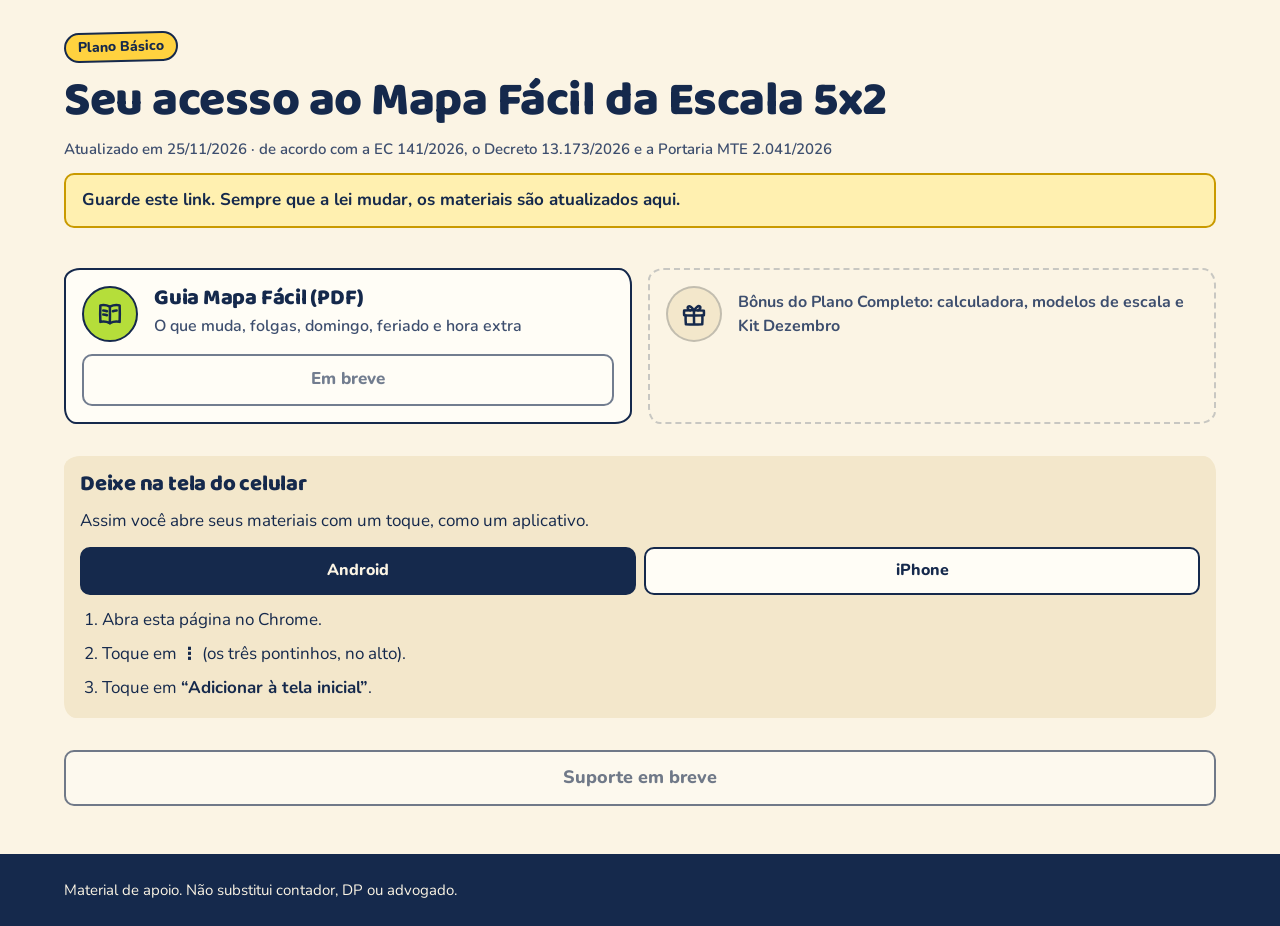
==== acesso-b7q4m/index.html @ f091f404 "Páginas de acesso do Mapa Fácil da Escala 5x2 (Básico e Completo) - /acesso-b7q4m/ (Básico) e /acess" ====
<!doctype html>
<html lang="pt-BR">
<head>
<meta charset="utf-8">
<meta name="viewport" content="width=device-width, initial-scale=1, viewport-fit=cover">
<meta name="robots" content="noindex,nofollow">
<title>Seu acesso: Mapa Fácil da Escala 5x2 (Plano Básico)</title>
<meta name="description" content="Página de acesso do comprador do Mapa Fácil da Escala 5x2.">
<meta name="theme-color" content="#15294C">
<link rel="manifest" href="manifest.webmanifest">
<link rel="icon" href="../favicon.svg" type="image/svg+xml">
<link rel="apple-touch-icon" href="../icones/icone-180.png">
<meta name="apple-mobile-web-app-capable" content="yes">
<meta name="apple-mobile-web-app-title" content="Mapa Fácil 5x2">
<link rel="preconnect" href="https://fonts.googleapis.com">
<link rel="preconnect" href="https://fonts.gstatic.com" crossorigin>
<link rel="stylesheet" href="https://fonts.googleapis.com/css2?family=Baloo+2:wght@600;700;800&family=Nunito:wght@400;600;700;800&display=swap">
<link rel="stylesheet" href="../estilo.css">
<link rel="stylesheet" href="../acesso.css">
</head>
<body data-plano="basico">

<!-- Ícones desenhados à mão (traço irregular, cor do texto) -->
<svg width="0" height="0" style="position:absolute" aria-hidden="true">
  <defs>
    <symbol id="i-guia" viewBox="0 0 24 24"><path d="M4.3 5.1c2.5-.6 5-.3 7.6 1 .1 4.4.1 8.8 0 13.2-2.6-1.3-5.1-1.6-7.6-1-.2-4.4-.2-8.8 0-13.2z"/><path d="M11.9 6.1c2.6-1.3 5.2-1.6 7.8-1 .2 4.4.2 8.8 0 13.2-2.6-.6-5.2-.3-7.8 1"/><path d="M6.6 9.2c1 0 2 .2 3 .6M6.6 12.4c1 0 2 .2 3 .6M14.3 9.8c1-.4 2-.6 3-.6"/></symbol>
    <symbol id="i-calc" viewBox="0 0 24 24"><path d="M5.4 3.6c4.4-.2 8.8-.2 13.2.1.2 5.6.2 11.2-.1 16.8-4.4.2-8.8.2-13.1-.1-.3-5.6-.3-11.2 0-16.8z"/><path d="M8.2 6.9c2.5-.1 5.1-.1 7.6.1.1.8.1 1.6 0 2.4-2.5.1-5.1.1-7.6-.1-.1-.8-.1-1.6 0-2.4zM8.6 13.1h.2M12 13.2h.2M15.4 13.1h.2M8.6 16.6h.2M12 16.7h.2M15.4 16.6h.2"/></symbol>
    <symbol id="i-modelos" viewBox="0 0 24 24"><path d="M4.2 4.3c5.2-.2 10.4-.1 15.6.1.2 5.1.2 10.2-.1 15.3-5.2.2-10.4.2-15.5-.1-.2-5.1-.2-10.2 0-15.3z"/><path d="M4.3 9.4c5.1-.2 10.3-.1 15.4.1M4.2 14.6c5.2-.1 10.3 0 15.5.1M9.4 4.4c-.1 5.1 0 10.2.1 15.3M14.6 4.3c.1 5.1.1 10.3-.1 15.4"/></symbol>
    <symbol id="i-kit" viewBox="0 0 24 24"><path d="M4.1 9.2c5.3-.2 10.6-.1 15.8.1.1 1.3.1 2.5 0 3.8-5.3.1-10.6.1-15.8-.1-.1-1.3-.1-2.5 0-3.8z"/><path d="M5.3 13.2c-.1 2.4 0 4.8.2 7.1 4.4.2 8.7.2 13.1 0 .2-2.3.2-4.7.1-7.1M12 9.3c-.1 3.7 0 7.4.1 11.1"/><path d="M12 9.2C10.6 6.7 8.6 5.3 7.4 6c-1 .7-.4 2.4 1.5 3.1M12.1 9.2c1.3-2.6 3.3-4 4.5-3.3 1.1.7.5 2.4-1.4 3.2"/></symbol>
    <symbol id="i-celular" viewBox="0 0 24 24"><path d="M7.1 2.9c3.3-.2 6.6-.2 9.8.1.2 6 .2 12-.1 18.1-3.3.2-6.5.2-9.7-.1-.2-6-.2-12 0-18.1z"/><path d="M10.6 18.1c.9-.1 1.9 0 2.8.1"/></symbol>
  </defs>
</svg>

<header class="topo acesso-topo">
  <div class="wrap">
    <span class="marca__selo" id="selo">Plano Básico</span>
    <h1 class="marca__titulo">Seu acesso ao Mapa Fácil da Escala 5x2</h1>
    <p class="acesso-atualizado" id="atualizado"></p>
    <p class="acesso-guarde">Guarde este link. Sempre que a lei mudar, os materiais são atualizados aqui.</p>
  </div>
</header>

<main class="wrap acesso" id="conteudo">
  <ul class="itens" id="itens" aria-label="Seus materiais"></ul>

  <section class="tela-inicial" aria-labelledby="tela-titulo">
    <h2 id="tela-titulo">Deixe na tela do celular</h2>
    <p>Assim você abre seus materiais com um toque, como um aplicativo.</p>
    <div class="so-abas" role="tablist" aria-label="Seu celular">
      <button type="button" role="tab" id="aba-android" aria-controls="passos-android" data-so="android">Android</button>
      <button type="button" role="tab" id="aba-iphone" aria-controls="passos-iphone" data-so="iphone">iPhone</button>
    </div>
    <ol class="so-passos" id="passos-android" role="tabpanel" aria-labelledby="aba-android">
      <li>Abra esta página no Chrome.</li>
      <li>Toque em <strong>⋮</strong> (os três pontinhos, no alto).</li>
      <li>Toque em <strong>“Adicionar à tela inicial”</strong>.</li>
    </ol>
    <ol class="so-passos" id="passos-iphone" role="tabpanel" aria-labelledby="aba-iphone" hidden>
      <li>Abra esta página no Safari.</li>
      <li>Toque em <strong>Compartilhar</strong> (o quadrado com a seta para cima).</li>
      <li>Toque em <strong>“Adicionar à Tela de Início”</strong>.</li>
    </ol>
  </section>

  <div id="suporte"></div>
</main>

<footer class="rodape rodape--acesso">
  <div class="wrap"><p>Material de apoio. Não substitui contador, DP ou advogado.</p></div>
</footer>

<noscript><p class="wrap">Esta página precisa de JavaScript ligado no navegador.</p></noscript>
<script src="../acesso.js"></script>
<script src="../acesso-pagina.js"></script>
</body>
</html>
---- estilo.css ----
/* Calculadora de Escala e Horas — visual do guia: creme, azul-marinho, verde-limão e amarelo. */

:root {
  --creme: #FBF4E4;
  --creme-2: #F3E7CB;
  --papel: #FFFDF6;
  --marinho: #15294C;
  --marinho-2: #3D4E6E;        /* texto secundário: 7:1 sobre o creme */
  --linha: rgba(21, 41, 76, .22);
  --limao: #B5DE3A;
  --limao-claro: #EAF6C8;
  --limao-escuro: #5E7A12;
  --amarelo: #FFD23F;
  --amarelo-claro: #FFF0B0;
  --amarelo-escuro: #C99A00;

  --s-1: 4px; --s-2: 8px; --s-3: 12px; --s-4: 16px; --s-5: 24px; --s-6: 32px; --s-7: 48px; --s-8: 64px;
  --r-sm: 10px;
  --r-md: 14px;
  /* cantos levemente irregulares, como desenho à mão */
  --r-mao: 16px 13px 17px 12px / 12px 17px 13px 16px;
  --btn-h: 48px;
  --fonte: 'Nunito', system-ui, -apple-system, 'Segoe UI', Roboto, sans-serif;
  --titulo: 'Baloo 2', 'Nunito', system-ui, sans-serif;
}

*, *::before, *::after { box-sizing: border-box; }
html, body { margin: 0; }
html { -webkit-text-size-adjust: 100%; }
body {
  font-family: var(--fonte);
  font-size: 17px;
  line-height: 1.55;
  color: var(--marinho);
  background: var(--creme);
}
h1, h2, h3 { font-family: var(--titulo); line-height: 1.12; margin: 0; letter-spacing: -.01em; }
p { margin: 0; }
ul, ol { margin: 0; padding: 0; list-style: none; }
button, input, select { font: inherit; color: inherit; }
[hidden] { display: none !important; }
.sr { position: absolute; width: 1px; height: 1px; overflow: hidden; clip: rect(0 0 0 0); white-space: nowrap; }

.wrap { width: 100%; max-width: 1200px; margin: 0 auto; padding: 0 var(--s-4); }
@media (min-width: 768px) { .wrap { padding: 0 var(--s-5); } }

.ic { width: 24px; height: 24px; flex: none; fill: none; stroke: currentColor; stroke-width: 2; stroke-linecap: round; stroke-linejoin: round; }

:focus-visible { outline: 3px solid var(--marinho); outline-offset: 2px; }
main:focus { outline: none; }

.skip-link {
  position: absolute; left: var(--s-4); top: -100px; z-index: 20;
  background: var(--marinho); color: var(--creme); padding: var(--s-3) var(--s-4); border-radius: var(--r-sm);
  font-weight: 800; text-decoration: none;
}
.skip-link:focus { top: var(--s-3); outline-color: var(--amarelo); }

/* ---------- topo ---------- */
.topo { padding-top: var(--s-5); }
.topo__wrap { display: grid; gap: var(--s-5); }
@media (min-width: 1000px) { .topo__wrap { grid-template-columns: 1fr minmax(380px, 460px); align-items: end; } }

.marca__selo {
  display: inline-block; background: var(--amarelo); color: var(--marinho);
  font-weight: 800; font-size: 14px; padding: 2px 12px; border-radius: 999px;
  border: 2px solid var(--marinho); transform: rotate(-1.5deg); margin-bottom: var(--s-3);
}
.marca__titulo { font-size: clamp(30px, 3vw + 18px, 48px); font-weight: 800; }
.marca__sub { margin-top: var(--s-2); font-size: 18px; color: var(--marinho-2); font-weight: 600; max-width: 34ch; }

.fase {
  background: var(--papel); border: 2px solid var(--marinho); border-radius: var(--r-mao);
  padding: var(--s-4); display: grid; gap: var(--s-3);
}
.fase { gap: var(--s-2); }
.fase__rotulo { font-weight: 800; font-size: 15px; }
.fase__selo { font-size: 16px; line-height: 1.45; }
.fase__selo strong { background: var(--limao); padding: 0 6px; border-radius: 6px; }
.fase__aviso { font-weight: 700; font-size: 15px; background: var(--amarelo-claro); border: 2px solid var(--amarelo-escuro); border-radius: var(--r-sm); padding: var(--s-2) var(--s-3); }
.fase__painel { display: grid; gap: var(--s-3); padding-top: var(--s-2); border-top: 1.5px dashed var(--linha); }
.fase > .link { justify-self: start; }
.fase__atalhos { display: flex; flex-wrap: wrap; gap: var(--s-2); }
.chip {
  min-height: 44px; padding: 0 var(--s-4); border-radius: 999px; cursor: pointer;
  background: transparent; border: 2px solid var(--linha); font-weight: 700; font-size: 15px;
  transition: border-color .15s, background-color .15s, transform .12s;
}
.chip:hover { border-color: var(--marinho); transform: translateY(-1px); }
.chip:active { transform: translateY(1px); }
.chip[aria-pressed="true"] { background: var(--marinho); color: var(--creme); border-color: var(--marinho); }

/* ---------- abas ---------- */
.abas { margin-top: var(--s-5); }
.abas__lista { display: grid; grid-template-columns: repeat(3, 1fr); gap: var(--s-2); }
@media (min-width: 900px) { .abas__lista { grid-template-columns: repeat(6, 1fr); } }
[role="tab"] {
  display: flex; flex-direction: column; align-items: center; justify-content: center; gap: 4px;
  min-height: 72px; padding: var(--s-2); cursor: pointer; text-align: center;
  font-weight: 800; font-size: 14px; line-height: 1.2;
  background: var(--papel); border: 2px solid var(--marinho); border-radius: var(--r-mao);
  transition: transform .12s, background-color .15s;
}
[role="tab"] .ic { width: 28px; height: 28px; padding: 2px; border-radius: 50%; transition: background-color .15s; }
[role="tab"]:hover { transform: translateY(-2px); }
[role="tab"]:hover .ic { background: var(--amarelo-claro); }
[role="tab"]:active { transform: translateY(1px); }
[role="tab"][aria-selected="true"] { background: var(--marinho); color: var(--creme); }
[role="tab"][aria-selected="true"] .ic { background: var(--limao); color: var(--marinho); }
[role="tab"][aria-selected="true"]:focus-visible { outline-color: var(--amarelo); }
@media (min-width: 900px) { [role="tab"] { font-size: 15px; min-height: 80px; } }

/* ---------- painéis ---------- */
main.wrap { padding-top: var(--s-6); padding-bottom: var(--s-7); }
.painel { display: grid; gap: var(--s-5); }
.painel__topo { display: flex; flex-wrap: wrap; gap: var(--s-3) var(--s-4); align-items: center; justify-content: space-between; }
.painel h2 { font-size: clamp(26px, 1.6vw + 18px, 36px); font-weight: 800; }
.painel__intro { max-width: 62ch; font-size: 17px; }
@media (max-width: 639px) { .painel__topo .btn { width: 100%; } }

/* ---------- botões e links ---------- */
.btn {
  display: inline-flex; align-items: center; justify-content: center; gap: var(--s-2);
  min-height: var(--btn-h); padding: 0 var(--s-5); border-radius: var(--r-sm);
  font-weight: 800; font-size: 16px; cursor: pointer; text-decoration: none;
  border: 2px solid var(--marinho);
  transition: transform .12s, background-color .15s;
}
.btn:hover { transform: translateY(-1px); }
.btn:active { transform: translateY(1px); }
.btn:disabled { opacity: .5; cursor: not-allowed; transform: none; }
.btn--pri { background: var(--marinho); color: var(--creme); }
.btn--pri:hover { background: #0E1D38; }
.btn--pri:focus-visible { outline-color: var(--limao-escuro); }
.btn--sec { background: var(--papel); color: var(--marinho); }
.btn--sec:hover { background: var(--amarelo-claro); }
.btn .ic { width: 22px; height: 22px; }

.link {
  background: none; border: 0; padding: 0; cursor: pointer; min-height: 44px;
  color: var(--marinho); font-weight: 700; text-align: left;
  text-decoration: underline; text-decoration-thickness: 2px; text-underline-offset: 4px;
  text-decoration-color: var(--limao-escuro);
  transition: text-decoration-color .15s;
}
.link:hover { text-decoration-color: var(--marinho); }

.btn-icone {
  display: inline-grid; place-items: center; width: 44px; height: 44px; border-radius: 50%;
  border: 2px solid var(--linha); background: var(--papel); cursor: pointer;
  transition: border-color .15s, transform .12s;
}
.btn-icone:hover { border-color: var(--marinho); transform: translateY(-1px); }
.btn-icone:active { transform: translateY(1px); }

/* ---------- campos ---------- */
.campos { display: grid; gap: var(--s-4); }
@media (min-width: 640px) {
  .campos--2 { grid-template-columns: repeat(2, minmax(0, 1fr)); }
  .campos--3 { grid-template-columns: repeat(3, minmax(0, 1fr)); }
}
.campo { display: grid; gap: 6px; align-content: start; min-width: 0; }
.campo > label, .campo legend { font-weight: 800; font-size: 15px; }
input:not([type="checkbox"]):not([type="radio"]), select {
  width: 100%; min-height: 48px; padding: 0 var(--s-3);
  background: var(--papel); border: 2px solid var(--marinho); border-radius: var(--r-sm);
  font-size: 18px; font-weight: 700;
}
input:disabled { opacity: .45; }
input[aria-invalid="true"] { border-color: #A3261B; }
.campo__erro { color: #A3261B; font-weight: 700; font-size: 15px; }
.campo__erro:empty { display: none; }
fieldset.campo { border: 0; padding: 0; margin: 0; }
.campo--radio { display: flex; flex-wrap: wrap; gap: var(--s-2) var(--s-4); align-items: center; }
.campo--radio legend { width: 100%; margin-bottom: 6px; padding: 0; float: left; }
.campo--largo { max-width: 640px; }

.chk { display: inline-flex; align-items: center; gap: var(--s-2); min-height: 44px; cursor: pointer; font-weight: 700; }
.chk input { width: 22px; height: 22px; accent-color: var(--marinho); margin: 0; cursor: pointer; flex: none; }
.chk--linha { font-size: 16px; }

/* ---------- tabela do valor da hora ---------- */
.tabela-rolagem { overflow-x: auto; }
.tabela { width: 100%; border-collapse: separate; border-spacing: 0; }
.tabela th, .tabela td { text-align: left; }
.tabela__sub { display: block; font-size: 14px; font-weight: 600; color: var(--marinho-2); }
@media screen and (max-width: 759px) {
  .tabela thead { position: absolute; width: 1px; height: 1px; overflow: hidden; clip: rect(0 0 0 0); }
  .tabela, .tabela tbody, .tabela tr, .tabela th, .tabela td { display: block; }
  .tabela tbody { display: grid; gap: var(--s-3); }
  .tabela tr { background: var(--papel); border: 2px solid var(--marinho); border-radius: var(--r-mao); padding: var(--s-4); }
  .tabela tr.atual { box-shadow: inset 0 0 0 3px var(--limao); }
  .tabela th { font-family: var(--titulo); font-size: 22px; font-weight: 800; margin-bottom: var(--s-2); }
  .tabela td { display: flex; justify-content: space-between; gap: var(--s-3); padding: 6px 0; border-top: 1px solid var(--linha); font-weight: 800; font-size: 18px; }
  .tabela td::before { content: attr(data-rot); font-weight: 600; font-size: 16px; }
}
@media print, (min-width: 760px) {
  .tabela { background: var(--papel); border: 2px solid var(--marinho); border-radius: var(--r-mao); overflow: hidden; }
  .tabela th, .tabela td { padding: var(--s-3) var(--s-4); border-bottom: 1px solid var(--linha); }
  .tabela thead th { font-size: 15px; background: var(--creme-2); }
  .tabela tbody th { font-size: 18px; }
  .tabela td { font-size: 19px; font-weight: 800; font-variant-numeric: tabular-nums; }
  .tabela tbody tr:last-child > * { border-bottom: 0; }
  .tabela tr.atual > * { background: var(--limao-claro); }
}
.notas { display: grid; gap: var(--s-2); font-size: 16px; }
.notas li { padding-left: 22px; position: relative; }
.notas li::before { content: ''; position: absolute; left: 4px; top: .6em; width: 9px; height: 9px; border-radius: 50%; background: var(--limao); border: 1.5px solid var(--marinho); }

/* ---------- avisos ---------- */
.avisos { display: grid; gap: var(--s-2); }
.aviso {
  display: flex; gap: var(--s-2); align-items: flex-start; padding: var(--s-2) var(--s-3);
  border-radius: var(--r-sm); font-size: 16px; line-height: 1.45; font-weight: 600;
  border: 2px solid var(--amarelo-escuro); background: var(--amarelo-claro);
}
.aviso .ic { margin-top: 1px; }
.aviso--ok { border-color: var(--limao-escuro); background: var(--limao-claro); }
.aviso--info { border-color: var(--linha); background: var(--creme-2); }

/* ---------- escala ---------- */
.cobertura { display: grid; gap: var(--s-2); }
.cobertura__titulo { font-weight: 800; font-size: 15px; }
.cobertura__dias { display: grid; grid-template-columns: repeat(7, minmax(0, 1fr)); gap: 6px; max-width: 720px; }
.cobertura__dias li {
  display: grid; justify-items: center; padding: 6px 0; border-radius: var(--r-sm);
  background: var(--papel); border: 2px solid var(--marinho);
}
.cobertura__dias li.dom { background: var(--amarelo-claro); }
.cobertura__dias span { font-size: 13px; font-weight: 800; }
.cobertura__dias strong { font-family: var(--titulo); font-size: 26px; line-height: 1.1; }

.pessoas { display: grid; gap: var(--s-4); }
.pessoa {
  position: relative; background: var(--papel); border: 2px solid var(--marinho); border-radius: var(--r-mao);
  padding: var(--s-4); display: grid; gap: var(--s-4);
}
.pessoa__cab { display: grid; gap: var(--s-3); align-content: start; }
.pessoa__cab .btn-icone { position: absolute; top: var(--s-3); right: var(--s-3); }
.campo--nome { padding-right: 56px; }
.pessoa__total { font-size: 17px; }
.pessoa__total strong { font-family: var(--titulo); font-size: 24px; }
.pessoa__nome { font-size: 24px; font-weight: 800; padding-right: 0; }

.dias { display: grid; gap: var(--s-2); }
.dia { border: 1.5px solid var(--linha); border-radius: var(--r-sm); padding: var(--s-2) var(--s-3); display: grid; gap: 6px; background: #fff; }
.dia--folga { background: var(--limao-claro); border-color: var(--limao-escuro); }
.dia--folga .dia__campos, .dia--folga .dia__horas { display: none; }
.dia__cab { display: flex; align-items: center; justify-content: space-between; gap: var(--s-2); }
.dia__nome { font-family: var(--titulo); font-weight: 800; font-size: 18px; }
.dia--dom .dia__nome { background: var(--amarelo); padding: 0 8px; border-radius: 6px; }
.chk--mini { font-size: 15px; min-height: 40px; }
.dia__campos { display: grid; grid-template-columns: 1fr 1fr 0.8fr; gap: 6px; }
.dia__campos label { display: grid; gap: 2px; font-size: 13px; font-weight: 700; color: var(--marinho-2); min-width: 0; }
.dia__campos input:not([type="checkbox"]) { min-height: 44px; font-size: 16px; padding: 0 6px; }
.dia__horas { font-weight: 800; font-size: 15px; }

@media (min-width: 640px) and (max-width: 1099px) {
  .dias { grid-template-columns: repeat(2, minmax(0, 1fr)); }
}
@media (min-width: 1100px) {
  .pessoa { grid-template-columns: 250px 1fr; align-items: start; }
  .pessoa__cab .btn-icone { position: static; justify-self: start; }
  .campo--nome { padding-right: 0; }
  .dias { grid-template-columns: repeat(7, minmax(0, 1fr)); gap: 6px; }
  .dia { padding: var(--s-2); align-content: start; }
  .dia__cab { flex-direction: column; align-items: flex-start; gap: 0; }
  .dia__campos { grid-template-columns: 1fr; }
  .dia__campos input:not([type="checkbox"]) { font-size: 15px; padding: 0 4px; }
  .pessoa .avisos .aviso { font-size: 15px; }
}

.acoes { display: flex; flex-wrap: wrap; align-items: center; gap: var(--s-3) var(--s-4); }
.acoes__nota { font-size: 15px; color: var(--marinho-2); font-weight: 600; }
@media (max-width: 639px) { .acoes .btn { width: 100%; } }

/* ---------- rodízio ---------- */
.resumo { background: var(--creme-2); border-radius: var(--r-mao); padding: var(--s-4); max-width: 80ch; }
.cal { display: grid; gap: 4px; }
.cal__sem, .cal__grade { display: grid; grid-template-columns: repeat(7, minmax(0, 1fr)); gap: 4px; }
.cal__sem li { text-align: center; font-size: 13px; font-weight: 800; padding: 2px 0; border-radius: 6px; }
.cal__sem li.dom { background: var(--amarelo); }
.cal__dia {
  position: relative; width: 100%; min-height: 54px; padding: 4px 2px; cursor: pointer;
  display: grid; justify-items: center; align-content: center; gap: 0;
  background: #fff; border: 1.5px solid var(--linha); border-radius: 8px;
  transition: transform .12s, border-color .15s;
}
.cal__dia:hover { border-color: var(--marinho); transform: translateY(-1px); }
.cal__dia:active { transform: translateY(1px); }
.cal__num { font-weight: 800; font-size: 16px; line-height: 1.2; }
.cal__txt { font-size: 13px; font-weight: 700; line-height: 1.2; }
.cal__dia--dom { background: var(--amarelo-claro); border-color: var(--amarelo-escuro); }
.cal__dia--folga { background: var(--limao); border-color: var(--limao-escuro); }
.cal__dia--folga.cal__dia--dom { box-shadow: inset 0 0 0 3px var(--amarelo); }
.cal__dia--editado::after { content: ''; position: absolute; top: 4px; right: 4px; width: 7px; height: 7px; border-radius: 50%; background: var(--marinho); }
@media (min-width: 1000px) {
  .pessoa--mes { grid-template-columns: 320px 1fr; align-items: start; }
  .cal__dia { min-height: 60px; }
}

/* ---------- equipe ---------- */
.dias-equipe { display: grid; gap: var(--s-2); }
@media (min-width: 640px) { .dias-equipe { grid-template-columns: repeat(4, minmax(0, 1fr)); } }
@media (min-width: 1000px) { .dias-equipe { grid-template-columns: repeat(7, minmax(0, 1fr)); } }
.dia-eq {
  display: flex; align-items: center; justify-content: space-between; gap: var(--s-3);
  background: var(--papel); border: 2px solid var(--marinho); border-radius: var(--r-sm); padding: var(--s-2) var(--s-3);
}
@media (min-width: 640px) { .dia-eq { flex-direction: column; align-items: stretch; } }
.dia-eq--fechado { border-color: var(--linha); background: transparent; }
.dia-eq__qtd { display: flex; align-items: center; gap: var(--s-2); font-size: 14px; font-weight: 700; }
.dia-eq__qtd input { width: 72px !important; text-align: center; }
@media (min-width: 640px) { .dia-eq__qtd { display: grid; gap: 2px; } .dia-eq__qtd input { width: 100% !important; } }

/* ---------- resultados ---------- */
.resultado { display: grid; gap: var(--s-4); }
.numeros { display: grid; gap: var(--s-3); margin: 0; }
@media (min-width: 640px) { .numeros { grid-template-columns: repeat(3, minmax(0, 1fr)); } }
.numeros > div { background: var(--papel); border: 2px solid var(--marinho); border-radius: var(--r-mao); padding: var(--s-4); }
.numeros dt { font-weight: 800; font-size: 15px; }
.numeros dd { margin: 0; font-family: var(--titulo); font-size: 34px; font-weight: 800; line-height: 1.15; font-variant-numeric: tabular-nums; }
.numeros dd.numeros__conta { font-family: var(--fonte); font-size: 15px; font-weight: 600; color: var(--marinho-2); }
.numeros__total { background: var(--limao-claro) !important; }
.resultado__frase, .resultado__base { max-width: 70ch; font-size: 17px; }
.vazio { padding: var(--s-4); background: var(--creme-2); border-radius: var(--r-mao); font-weight: 600; }

.comparar { display: grid; gap: var(--s-3); }
@media (min-width: 640px) { .comparar { grid-template-columns: 1fr 1fr; } }
.opcao { position: relative; background: var(--papel); border: 2px solid var(--marinho); border-radius: var(--r-mao); padding: var(--s-4); display: grid; gap: 4px; }
.opcao h3 { font-size: 22px; font-weight: 800; }
.opcao__valor { font-family: var(--titulo); font-size: 34px; font-weight: 800; line-height: 1.15; }
.opcao__valor span { font-family: var(--fonte); font-size: 16px; font-weight: 600; }
.opcao__conta { font-size: 15px; font-weight: 600; color: var(--marinho-2); }
.opcao--melhor { border-width: 3px; box-shadow: inset 0 0 0 3px var(--limao); }
.opcao__selo {
  position: absolute; top: -14px; right: var(--s-4); background: var(--limao); border: 2px solid var(--marinho);
  font-weight: 800; font-size: 14px; padding: 0 10px; border-radius: 999px; transform: rotate(2deg);
}

/* ---------- assistente ---------- */
.voltar-assist { display: inline-flex; align-items: center; margin-bottom: var(--s-2); }
.assist { display: grid; gap: var(--s-5); }
.progresso { display: grid; grid-template-columns: repeat(4, minmax(0, 1fr)); gap: var(--s-2); counter-reset: none; }
.progresso li { display: grid; justify-items: center; gap: 4px; text-align: center; font-size: 13px; font-weight: 700; color: var(--marinho-2); position: relative; }
.progresso li::before { content: ''; position: absolute; top: 18px; left: calc(-50% + 22px); right: calc(50% + 22px); height: 3px; border-radius: 2px; background: var(--linha); }
.progresso li:first-child::before { display: none; }
.progresso li.feito::before, .progresso li[aria-current]::before { background: var(--marinho); }
.progresso__n {
  display: grid; place-items: center; width: 38px; height: 38px; border-radius: 50%;
  border: 2px solid var(--marinho); background: var(--papel); font-family: var(--titulo); font-weight: 800; font-size: 18px; color: var(--marinho);
}
.progresso li.feito .progresso__n { background: var(--limao); }
.progresso li[aria-current] .progresso__n { background: var(--marinho); color: var(--creme); }
.progresso li[aria-current] { color: var(--marinho); font-weight: 800; }
@media (min-width: 640px) { .progresso li { font-size: 15px; } }

.passo { display: grid; gap: var(--s-5); }
.assist > *, .passo > *, #a-pronta > *, .painel > * { min-width: 0; }
#a-pronta { display: grid; gap: var(--s-4); min-width: 0; }
.rolagem { max-width: 100%; }
.passo h2 { font-size: clamp(28px, 1.8vw + 18px, 40px); font-weight: 800; }
.passo h2:focus { outline: none; }
.passo h3, .resultado h3 { font-size: 22px; font-weight: 800; }
.passo__acoes { display: flex; flex-wrap: wrap; gap: var(--s-3); align-items: center; }
@media (max-width: 639px) { .passo__acoes .btn { width: 100%; } }
a.btn { color: inherit; }
a.btn--pri { color: var(--creme); }

.cartoes { display: grid; gap: var(--s-3); }
@media (min-width: 760px) { .cartoes { grid-template-columns: repeat(3, minmax(0, 1fr)); } }
.cartao { background: var(--papel); border: 2px solid var(--marinho); border-radius: var(--r-mao); padding: var(--s-4); display: grid; gap: var(--s-2); align-content: start; font-size: 18px; line-height: 1.45; }
.cartao:nth-child(1) { transform: rotate(-.4deg); }
.cartao:nth-child(3) { transform: rotate(.4deg); }
.cartao__data { justify-self: start; background: var(--amarelo); border: 2px solid var(--marinho); border-radius: 999px; padding: 0 12px; font-weight: 800; font-size: 15px; }

.negocios { display: grid; grid-template-columns: repeat(2, minmax(0, 1fr)); gap: var(--s-3); }
@media (min-width: 640px) { .negocios { grid-template-columns: repeat(5, minmax(0, 1fr)); } }
.negocio {
  display: grid; justify-items: center; gap: var(--s-2); padding: var(--s-4) var(--s-2); min-height: 112px; cursor: pointer;
  background: var(--papel); border: 2px solid var(--marinho); border-radius: var(--r-mao); font-family: var(--titulo); font-weight: 800; font-size: 20px;
  transition: transform .12s, background-color .15s;
}
.negocio:hover { transform: translateY(-2px); background: var(--amarelo-claro); }
.negocio:active { transform: translateY(1px); }
.negocio[aria-pressed="true"] { background: var(--marinho); color: var(--creme); }
.negocio[aria-pressed="true"]:focus-visible { outline-color: var(--limao-escuro); }
.ic--g { width: 44px; height: 44px; padding: 4px; border-radius: 50%; }
.negocio[aria-pressed="true"] .ic--g { background: var(--limao); color: var(--marinho); }
.negocio-form { display: grid; gap: var(--s-4); background: var(--creme-2); border-radius: var(--r-mao); padding: var(--s-4); }
.campo__rotulo { font-weight: 800; font-size: 15px; }
.dica { font-size: 15px; color: var(--marinho-2); font-weight: 600; }
.painel__intro .dica { display: block; margin-top: 4px; }

.nomes { background: var(--papel); border: 2px solid var(--linha); border-radius: var(--r-mao); padding: 0 var(--s-4); }
.nomes summary { cursor: pointer; min-height: 48px; display: flex; align-items: center; font-weight: 800; }
.nomes__lista { display: grid; gap: var(--s-3); padding-bottom: var(--s-4); }
@media (min-width: 640px) { .nomes__lista { grid-template-columns: repeat(2, minmax(0, 1fr)); } }

.status { margin-top: calc(-1 * var(--s-2)); }
.status .aviso { font-size: 17px; }
.status .aviso--ok strong { font-size: 19px; }
.aviso .link { min-height: 0; display: inline; }

.rolagem { overflow-x: auto; -webkit-overflow-scrolling: touch; border: 2px solid var(--marinho); border-radius: var(--r-mao); background: var(--papel); }
.grade-semana, .mural { border-collapse: collapse; width: 100%; font-variant-numeric: tabular-nums; }
.grade-semana caption, .mural caption { text-align: left; padding: var(--s-3) var(--s-4); font-weight: 700; font-size: 15px; color: var(--marinho-2); caption-side: top; }
.grade-semana th, .grade-semana td { border-top: 1px solid var(--linha); padding: var(--s-2); text-align: center; font-size: 15px; white-space: nowrap; }
.grade-semana th[scope="row"], .mural th[scope="row"] { text-align: left; font-weight: 800; position: sticky; left: 0; background: var(--papel); z-index: 1; }
.grade-semana th small, .mural th small { display: block; font-weight: 600; font-size: 13px; color: var(--marinho-2); }
.grade-semana thead th { font-size: 14px; }
.grade-semana .dom { background: var(--amarelo-claro); }
.grade-semana td.folga { background: var(--limao-claro); font-weight: 800; }
.grade-semana tfoot td, .grade-semana tfoot th { font-weight: 800; }
.grade-semana td.curto { background: var(--amarelo); }
.mural th, .mural td { border-top: 1px solid var(--linha); border-left: 1px solid var(--linha); padding: 4px 2px; text-align: center; font-size: 13px; min-width: 28px; }
.mural thead th { font-weight: 800; line-height: 1.15; }
.mural thead th span { display: block; font-weight: 600; color: var(--marinho-2); }
.mural th[scope="row"] { min-width: 110px; padding: 4px 8px; font-size: 14px; }
.mural .dom { background: var(--amarelo-claro); }
.mural td.folga { background: var(--limao); font-weight: 800; }
.mural thead th.fer { text-decoration: underline; }
.numeros--2 { grid-template-columns: repeat(auto-fit, minmax(220px, 1fr)) !important; }

/* escala: turnos prontos e copiar */
.prontos { display: flex; flex-wrap: wrap; gap: 6px; align-items: center; }
.prontos__rot { width: 100%; font-size: 14px; font-weight: 700; color: var(--marinho-2); }
.chip--mini { min-height: 44px; padding: 2px 12px; font-size: 14px; display: inline-grid; line-height: 1.15; text-align: center; }
.chip--mini small { font-weight: 600; font-size: 12.5px; color: var(--marinho-2); }
.chip--mini:hover small { color: var(--marinho); }
.pessoa__turno { font-family: var(--fonte); font-size: 13px; font-weight: 800; background: var(--amarelo); border-radius: 6px; padding: 0 6px; margin-left: 4px; }
.copiar {
  background: none; border: 0; padding: 4px 0; min-height: 44px; cursor: pointer; text-align: left;
  font-size: 14px; font-weight: 700; color: var(--marinho); text-decoration: underline; text-decoration-color: var(--limao-escuro); text-decoration-thickness: 2px; text-underline-offset: 3px;
}
.copiar:hover { text-decoration-color: var(--marinho); }
.dia--folga .copiar { display: none; }
.cobertura__dias small { font-size: 12.5px; font-weight: 700; color: var(--marinho-2); line-height: 1.1; }
.cobertura__dias li.falta { background: var(--amarelo); border-style: dashed; }
@media (min-width: 1100px) { .copiar { font-size: 13px; line-height: 1.25; } }

/* reforço: quatro opções */
@media (min-width: 640px) { .comparar--4 { grid-template-columns: repeat(2, minmax(0, 1fr)); } }
.comparar--4 { row-gap: var(--s-5); }
.opcao h3 span { display: block; font-family: var(--fonte); font-size: 15px; font-weight: 700; color: var(--marinho-2); }
.opcao__nota { font-size: 15px; font-weight: 600; line-height: 1.45; margin-top: 4px; }
.opcao__nota--forte { display: flex; gap: var(--s-2); align-items: flex-start; font-weight: 800; background: var(--amarelo-claro); border: 2px solid var(--amarelo-escuro); border-radius: var(--r-sm); padding: var(--s-2) var(--s-3); }
.opcao--excecao { border-style: dashed; background: var(--creme); }

.transicao { font-weight: 800; font-size: 17px; background: var(--amarelo); border: 2px solid var(--marinho); border-radius: var(--r-sm); padding: var(--s-3) var(--s-4); margin-bottom: var(--s-3); }
.pergunta { display: grid; gap: var(--s-2); background: var(--amarelo-claro); border: 2px solid var(--amarelo-escuro); border-radius: var(--r-sm); padding: var(--s-3) var(--s-4); font-weight: 600; }

/* assistente reorganizado: o seletor de data fica só nas ferramentas */
.modo-assist .fase { display: none; }
.modo-assist .topo__wrap { grid-template-columns: 1fr; }
.progresso { grid-template-columns: repeat(5, minmax(0, 1fr)); }

.regras-opcoes { border: 0; padding: 0; margin: 0; display: grid; gap: var(--s-3); }
@media (min-width: 640px) { .regras-opcoes { grid-template-columns: 1fr 1fr; } }
.opcao-regra { position: relative; display: flex; gap: var(--s-3); align-items: center; cursor: pointer; padding: var(--s-4); min-height: 88px;
  background: var(--papel); border: 2px solid var(--marinho); border-radius: var(--r-mao); font-size: 17px; font-weight: 600; transition: transform .12s, background-color .15s; }
.opcao-regra:hover { transform: translateY(-2px); background: var(--amarelo-claro); }
.opcao-regra input { width: 24px; height: 24px; accent-color: var(--marinho); flex: none; margin: 0; }
.opcao-regra strong { display: block; font-family: var(--titulo); font-size: 21px; font-weight: 800; }
.opcao-regra:has(input:checked) { background: var(--marinho); color: var(--creme); }
.opcao-regra:has(input:checked) input { accent-color: var(--limao); }
.opcao-regra:has(input:focus-visible) { outline: 3px solid var(--marinho); outline-offset: 3px; }
.cartoes--curtos .cartao { font-size: 16px; }

.turnos-frase { font-size: 18px; line-height: 1.5; background: var(--creme-2); border-radius: var(--r-mao); padding: var(--s-4); max-width: 70ch; }
.necessidade { display: grid; gap: var(--s-2); max-width: 560px; }
.nec-cab, .nec-linha { display: grid; grid-template-columns: minmax(0, 1fr) repeat(var(--cols, 1), 92px); gap: var(--s-2); align-items: center; }
.nec-cab span { font-size: 14px; font-weight: 800; color: var(--marinho-2); }
.nec-cab span:not(:first-child) { text-align: center; }
.nec-linha { background: var(--papel); border: 2px solid var(--marinho); border-radius: var(--r-sm); padding: var(--s-2) var(--s-3); }
.nec-dia { font-size: 15px; font-weight: 600; }
.nec-dia strong { font-family: var(--titulo); font-size: 18px; margin-right: 4px; }
.nec-rot { position: absolute; width: 1px; height: 1px; overflow: hidden; clip: rect(0 0 0 0); }
.nec-linha input { text-align: center; font-size: 20px !important; }

.minimo__frase { font-size: 20px; line-height: 1.45; font-weight: 600; background: var(--amarelo); border: 2px solid var(--marinho); border-radius: var(--r-mao); padding: var(--s-4); max-width: 70ch; }
.minimo__frase strong { font-family: var(--titulo); font-size: 26px; font-weight: 800; }
.resposta { display: grid; gap: var(--s-3); }
.resposta:empty { display: none; }
.resposta__frase { font-size: 19px; font-weight: 700; }
.resposta__frase--ok { background: var(--limao-claro); border: 2px solid var(--limao-escuro); border-radius: var(--r-sm); padding: var(--s-3) var(--s-4); }
.conta[open] { padding-bottom: var(--s-4); }

/* passo 5: seletor de mês junto do rodízio e destaque ao trocar */
.campo--mes { max-width: 320px; }
.base-rodizio { font-size: 16px; font-weight: 700; }
#a-rodizio-titulo { scroll-margin-top: var(--s-4); border-radius: var(--r-sm); padding: 2px 6px; margin-left: -6px; transition: background-color .3s; }
#a-rodizio-titulo:focus { outline: none; }
#a-rodizio-titulo.destaque { background: var(--amarelo); }
@media (prefers-reduced-motion: reduce) { #a-rodizio-titulo { transition: none; } }

/* passo 2: horário por dia */
.dias-equipe--horario .dia-eq { flex-wrap: wrap; }
.dia-eq__horario { display: grid; grid-template-columns: 1fr 1fr; gap: 6px; width: 100%; order: 3; }
.dia-eq__horario label { display: grid; gap: 2px; font-size: 13px; font-weight: 700; color: var(--marinho-2); }
.dia-eq__horario input { min-height: 44px !important; font-size: 16px !important; padding: 0 6px !important; }
@media (min-width: 640px) { .dia-eq__horario { order: 0; grid-template-columns: 1fr; } }
@media (min-width: 1000px) { .dias-equipe--horario .dia-eq__horario input { font-size: 15px !important; padding: 0 4px !important; } }

/* passo 3 e 4: faltas por dia e turno, recomendação */
.faltas { list-style: disc; padding-left: 20px; margin-top: 4px; display: grid; gap: 2px; }
#a-pronta > .so-tela { display: grid; gap: var(--s-4); }
.recomendacao { font-size: 19px; font-weight: 700; background: var(--limao-claro); border: 2px solid var(--limao-escuro); border-radius: var(--r-sm); padding: var(--s-3) var(--s-4); }
.outras { background: var(--papel); border: 2px solid var(--linha); border-radius: var(--r-mao); padding: 0 var(--s-4); }
.outras > summary { cursor: pointer; min-height: 48px; display: flex; align-items: center; font-weight: 800; }
.outras[open] { padding-bottom: var(--s-4); display: grid; gap: var(--s-4); }
.legenda { font-size: 15px; font-weight: 600; color: var(--marinho-2); }
.arraste { font-size: 14px; margin-bottom: calc(-1 * var(--s-2)); }
.arraste::before { content: '↔ '; }
@media (min-width: 1100px) { .arraste { display: none; } }
.so-impressao { display: none; }
.mural-impressao { display: grid; gap: var(--s-4); min-width: 0; }
.mural-impressao > * { min-width: 0; }
.grade-semana td { white-space: nowrap; }

/* rodízio: feriado */
.cal__fer { font-size: 12px; margin-left: 1px; vertical-align: top; }
.cal__dia--feriado { outline: 2px dotted var(--marinho); outline-offset: -4px; }

/* ---------- rodapé ---------- */
.rodape { background: var(--marinho); color: var(--creme); padding: var(--s-6) 0 calc(var(--s-6) + env(safe-area-inset-bottom)); font-size: 15px; line-height: 1.6; }
.rodape .wrap { display: grid; gap: var(--s-3); }
.rodape p { max-width: 90ch; }
.rodape__dados { display: flex; flex-wrap: wrap; align-items: center; gap: 0 var(--s-3); }
.rodape .link { color: var(--creme); text-decoration-color: var(--limao); }
.rodape .link:focus-visible { outline-color: var(--amarelo); }

@media (prefers-reduced-motion: reduce) {
  *, *::before, *::after { transition: none !important; }
  .btn:hover, .chip:hover, [role="tab"]:hover, .cal__dia:hover, .btn-icone:hover { transform: none; }
}

/* ---------- impressão: limpa, preto e branco ---------- */
@page { size: A4 portrait; margin: 12mm; }
@page paisagem { size: A4 landscape; margin: 10mm; }

@media print {
  :root { --marinho: #000; --marinho-2: #222; --linha: #777; }
  body { background: #fff; color: #000; font-size: 11pt; }
  .skip-link, .abas, .fase__atalhos, .btn, .btn-icone, .link, .acoes, noscript, .marca__selo { display: none !important; }
  .topo { padding-top: 0; }
  .topo__wrap { display: block; }
  .marca__titulo { font-size: 18pt; }
  .marca__sub { font-size: 11pt; color: #000; }
  .fase { border: 1px solid #000; border-radius: 0; padding: 6px 8px; margin: 6px 0 10px; display: block; }
  .fase__rotulo, .fase__linha input { display: none; }
  .fase__selo strong { background: none; padding: 0; }
  main.wrap { padding: 0; }
  .dia--folga .dia__horas { display: block; }
  .dia--folga .dia__horas::before { content: ''; }
  .wrap { max-width: none; padding: 0; }
  .painel { gap: 10px; }
  .painel h2 { font-size: 16pt; }
  body[data-imprimir="escala"], body[data-imprimir="rodizio"], body[data-imprimir="inicio"] { page: paisagem; }
  .so-tela, .progresso, .prontos, .copiar, .fase__aviso, .voltar-assist { display: none !important; }
  .assist { gap: 8px; }
  .passo { gap: 8px; }
  .passo h2 { font-size: 16pt; }
  .passo h3 { font-size: 12pt; margin-top: 6px; }
  .rolagem { overflow: visible; border: 1px solid #000; border-radius: 0; }
  .grade-semana th, .grade-semana td { border: 1px solid #000; padding: 3px; font-size: 9pt; }
  .mural { table-layout: fixed; }
  .mural th, .mural td { border: 1px solid #000; padding: 2px 0; font-size: 7.5pt; min-width: 0; }
  .mural th[scope="row"], .mural thead th:first-child { width: 96px; font-size: 8pt; padding: 2px 4px; white-space: nowrap; overflow: hidden; text-overflow: ellipsis; }
  .rolagem, .numeros, .comparar { break-inside: avoid; }
  .grade-semana td.folga, .mural td.folga { background: #ddd !important; }
  .mural .dom, .grade-semana .dom { border-left-width: 2px; }
  .grade-semana th[scope="row"], .mural th[scope="row"] { position: static; }
  .status .aviso { font-size: 10pt; }

  /* Mural: só a escala da semana e o rodízio, numa página A4 deitada, letra de 11pt no mínimo */
  body[data-imprimir="inicio"] .topo,
  body[data-imprimir="inicio"] .rodape,
  body[data-imprimir="inicio"] main > *:not(#inicio),
  body[data-imprimir="inicio"] #inicio > *:not(.passo),
  body[data-imprimir="inicio"] .passo[data-passo="5"] > *:not(#a-pronta),
  body[data-imprimir="inicio"] #a-pronta > *:not(.mural-impressao),
  body[data-imprimir="inicio"] .arraste { display: none !important; }
  body[data-imprimir="inicio"] .so-impressao { display: block; }
  body[data-imprimir="inicio"] .mural-impressao { gap: 6px; }
  body[data-imprimir="inicio"] .mural-impressao__titulo { font-family: var(--titulo); font-size: 15pt; font-weight: 800; }
  body[data-imprimir="inicio"] .mural-impressao h3 { font-size: 12pt; margin: 4px 0 0; }
  body[data-imprimir="inicio"] .grade-semana { table-layout: fixed; }
  body[data-imprimir="inicio"] .grade-semana th,
  body[data-imprimir="inicio"] .grade-semana td { font-size: 11pt; padding: 2px 3px; line-height: 1.25; }
  body[data-imprimir="inicio"] .grade-semana thead th:first-child,
  body[data-imprimir="inicio"] .grade-semana th[scope="row"] { width: 120px; }
  body[data-imprimir="inicio"] .grade-semana th small { display: inline; font-size: 11pt; font-weight: 600; margin-left: 4px; }
  body[data-imprimir="inicio"] .mural th,
  body[data-imprimir="inicio"] .mural td { font-size: 11pt; padding: 1px 0; line-height: 1.2; }
  body[data-imprimir="inicio"] .mural thead th span { font-size: 11pt; }
  body[data-imprimir="inicio"] .mural th[scope="row"],
  body[data-imprimir="inicio"] .mural thead th:first-child { width: 120px; font-size: 11pt; }
  body[data-imprimir="inicio"] .legenda { font-size: 11pt; color: #000; }
  .painel__intro, .chk--linha { display: none !important; }

  *, *::before, *::after { background: transparent !important; box-shadow: none !important; color: #000 !important; }
  .fase, .tabela, .tabela tr, .pessoa, .numeros > div, .opcao, .dia-eq, .cobertura__dias li, .dia, .cal__dia, .aviso, .resumo, .vazio {
    border: 1px solid #000 !important; border-radius: 0 !important;
  }
  input:not([type="checkbox"]):not([type="radio"]), select { border: 1px solid #000; min-height: 0; padding: 2px 4px; font-size: 11pt; }
  .aviso { padding: 4px 6px; font-size: 10pt; }
  .aviso--ok { border-style: dashed !important; }
  .pessoa, .opcao, .numeros > div, .tabela tr { break-inside: avoid; }
  .pessoa { padding: 8px; gap: 8px; }

  /* folga e domingo sem depender de cor */
  .dia--folga, .cal__dia--folga { background: #e6e6e6 !important; }
  .dia--dom .dia__nome, .cal__sem li.dom { text-decoration: underline; }
  .cal__dia--dom { border-width: 2px !important; border-style: double !important; }
  .cobertura__dias li.dom { border-style: double !important; border-width: 3px !important; }

  /* escala sempre na grade de 7 colunas */
  .pessoa { grid-template-columns: 190px 1fr; align-items: start; }
  .pessoa__cab .btn-icone { display: none; }
  .campo--nome { padding: 0; }
  .campo--nome label { display: none; }
  .dias { grid-template-columns: repeat(7, minmax(0, 1fr)); gap: 3px; }
  .dia { padding: 4px; gap: 2px; }
  .dia__cab { flex-direction: column; align-items: flex-start; min-height: 0; }
  .chk--mini { display: none; }
  .dia__campos { grid-template-columns: 1fr; gap: 2px; }
  .dia__campos label { font-size: 8pt; }
  .dia__campos input:not([type="checkbox"]) { font-size: 10pt; padding: 1px 2px; }
  .dia__horas { font-size: 9pt; }
  .pessoa--mes { grid-template-columns: 220px 1fr; }
  .cal__dia { min-height: 34px; }
  .tabela td::before { color: #000 !important; }
  .dias-equipe { grid-template-columns: repeat(7, minmax(0, 1fr)); }
  .numeros { grid-template-columns: repeat(3, 1fr); }
  .comparar { grid-template-columns: 1fr 1fr; }
  .transicao { border: 2px solid #000 !important; }
  .opcao--excecao { border-style: dashed !important; }
  .opcao__selo { position: static; border: 1px solid #000; transform: none; justify-self: start; }

  .rodape { background: none; padding: 10px 0 0; border-top: 1px solid #000; margin-top: 14px; font-size: 9pt; }
  .rodape__dados { display: none; }
}
---- acesso.css ----
/* Páginas de acesso: usa estilo.css da calculadora e só acrescenta o que é delas. */
.acesso-topo { padding: var(--s-6) 0 var(--s-2); }
.acesso-topo .wrap { display: grid; gap: var(--s-3); }
.acesso-topo .marca__selo { justify-self: start; margin-bottom: 0; }
.acesso-atualizado { font-size: 15px; font-weight: 600; color: var(--marinho-2); line-height: 1.45; }
.acesso-guarde { font-size: 17px; font-weight: 700; background: var(--amarelo-claro); border: 2px solid var(--amarelo-escuro); border-radius: var(--r-sm); padding: var(--s-3) var(--s-4); }

.acesso { display: grid; gap: var(--s-6); padding-top: var(--s-5); padding-bottom: var(--s-7); }
.itens { display: grid; gap: var(--s-4); }
@media (min-width: 760px) { .itens { grid-template-columns: repeat(2, minmax(0, 1fr)); } }
.item {
  display: grid; grid-template-columns: 56px 1fr; gap: var(--s-3) var(--s-4); align-items: start;
  background: var(--papel); border: 2px solid var(--marinho); border-radius: var(--r-mao); padding: var(--s-4);
}
.item__ic { display: grid; place-items: center; width: 56px; height: 56px; border-radius: 50%; background: var(--limao); border: 2px solid var(--marinho); }
.item__ic .ic { width: 30px; height: 30px; }
.item__texto h2 { font-size: 22px; font-weight: 800; }
.item__texto p { font-size: 16px; font-weight: 600; color: var(--marinho-2); margin-top: 4px; }
.item__botoes { grid-column: 1 / -1; display: grid; grid-template-columns: 1fr 1fr; gap: var(--s-2); }
.item__botoes .btn { min-height: 52px; font-size: 17px; }
.item__botoes .btn:only-child { grid-column: 1 / -1; }
.btn--espera { opacity: .6; cursor: not-allowed; pointer-events: none; }
.item--discreto { background: transparent; border-style: dashed; border-color: var(--linha); }
.item--discreto .item__ic { background: var(--creme-2); border-color: var(--linha); }
.item--discreto p { color: var(--marinho-2); font-weight: 700; }

.tela-inicial { display: grid; gap: var(--s-3); background: var(--creme-2); border-radius: var(--r-mao); padding: var(--s-4); }
.tela-inicial h2 { font-size: 22px; font-weight: 800; }
.so-abas { display: grid; grid-template-columns: 1fr 1fr; gap: var(--s-2); }
.so-abas [role="tab"] { min-height: 48px; font-weight: 800; font-size: 16px; cursor: pointer; background: var(--papel); border: 2px solid var(--marinho); border-radius: var(--r-sm); }
.so-abas [role="tab"][aria-selected="true"] { background: var(--marinho); color: var(--creme); }
.so-passos { list-style: decimal; padding-left: 22px; display: grid; gap: var(--s-2); font-size: 17px; }
.btn--largo { width: 100%; min-height: 56px; font-size: 18px; }
.rodape--acesso { padding: var(--s-5) 0; }
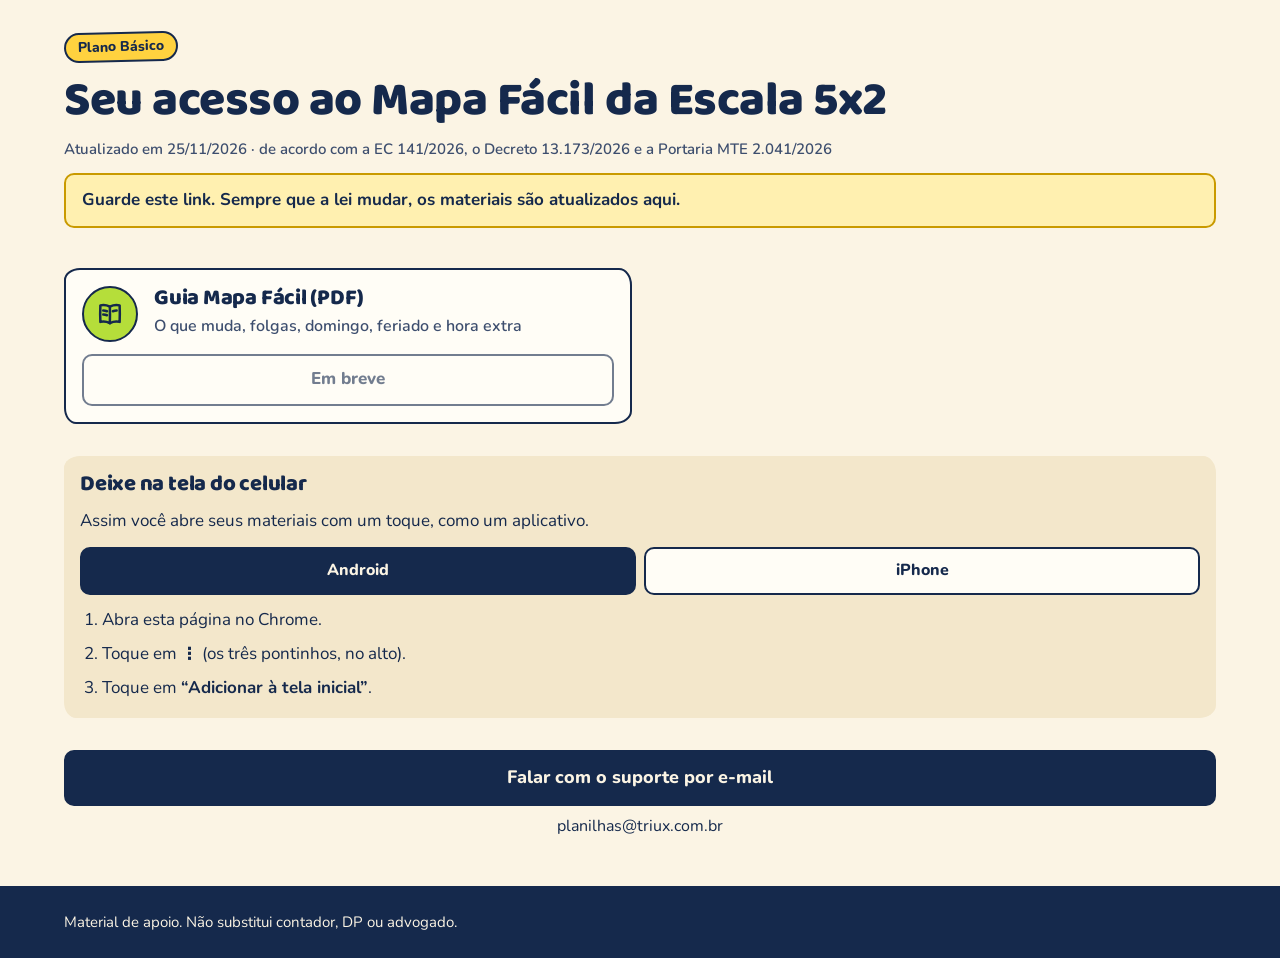
==== commit e12adebd: "Acesso: botão "Adicionar à tela inicial" no Android Co-Authored-By: Claude Opus 5.5 <noreply@anthrop" ====
--- a/acesso-b7q4m/index.html
+++ b/acesso-b7q4m/index.html
@@ -46,6 +46,9 @@
   <section class="tela-inicial" aria-labelledby="tela-titulo">
     <h2 id="tela-titulo">Deixe na tela do celular</h2>
     <p>Assim você abre seus materiais com um toque, como um aplicativo.</p>
+    <button type="button" class="btn btn--pri btn--largo" id="instalar" hidden>Adicionar à tela inicial</button>
+    <p class="instalado" id="instalado" role="status" hidden>Pronto! O ícone do Mapa Fácil já está na tela do seu celular.</p>
+    <p class="so-ou" id="so-ou" hidden>Se o botão não funcionar, faça assim:</p>
     <div class="so-abas" role="tablist" aria-label="Seu celular">
       <button type="button" role="tab" id="aba-android" aria-controls="passos-android" data-so="android">Android</button>
       <button type="button" role="tab" id="aba-iphone" aria-controls="passos-iphone" data-so="iphone">iPhone</button>
--- a/acesso.css
+++ b/acesso.css
@@ -31,4 +31,8 @@
 .so-abas [role="tab"][aria-selected="true"] { background: var(--marinho); color: var(--creme); }
 .so-passos { list-style: decimal; padding-left: 22px; display: grid; gap: var(--s-2); font-size: 17px; }
 .btn--largo { width: 100%; min-height: 56px; font-size: 18px; }
+.btn[hidden], .tela-inicial[hidden] { display: none; }
+.instalado { font-weight: 800; color: var(--marinho); }
+.so-ou { font-size: 16px; margin-bottom: 0; }
+.suporte__email { margin: 8px 0 0; text-align: center; font-size: 16px; overflow-wrap: anywhere; }
 .rodape--acesso { padding: var(--s-5) 0; }
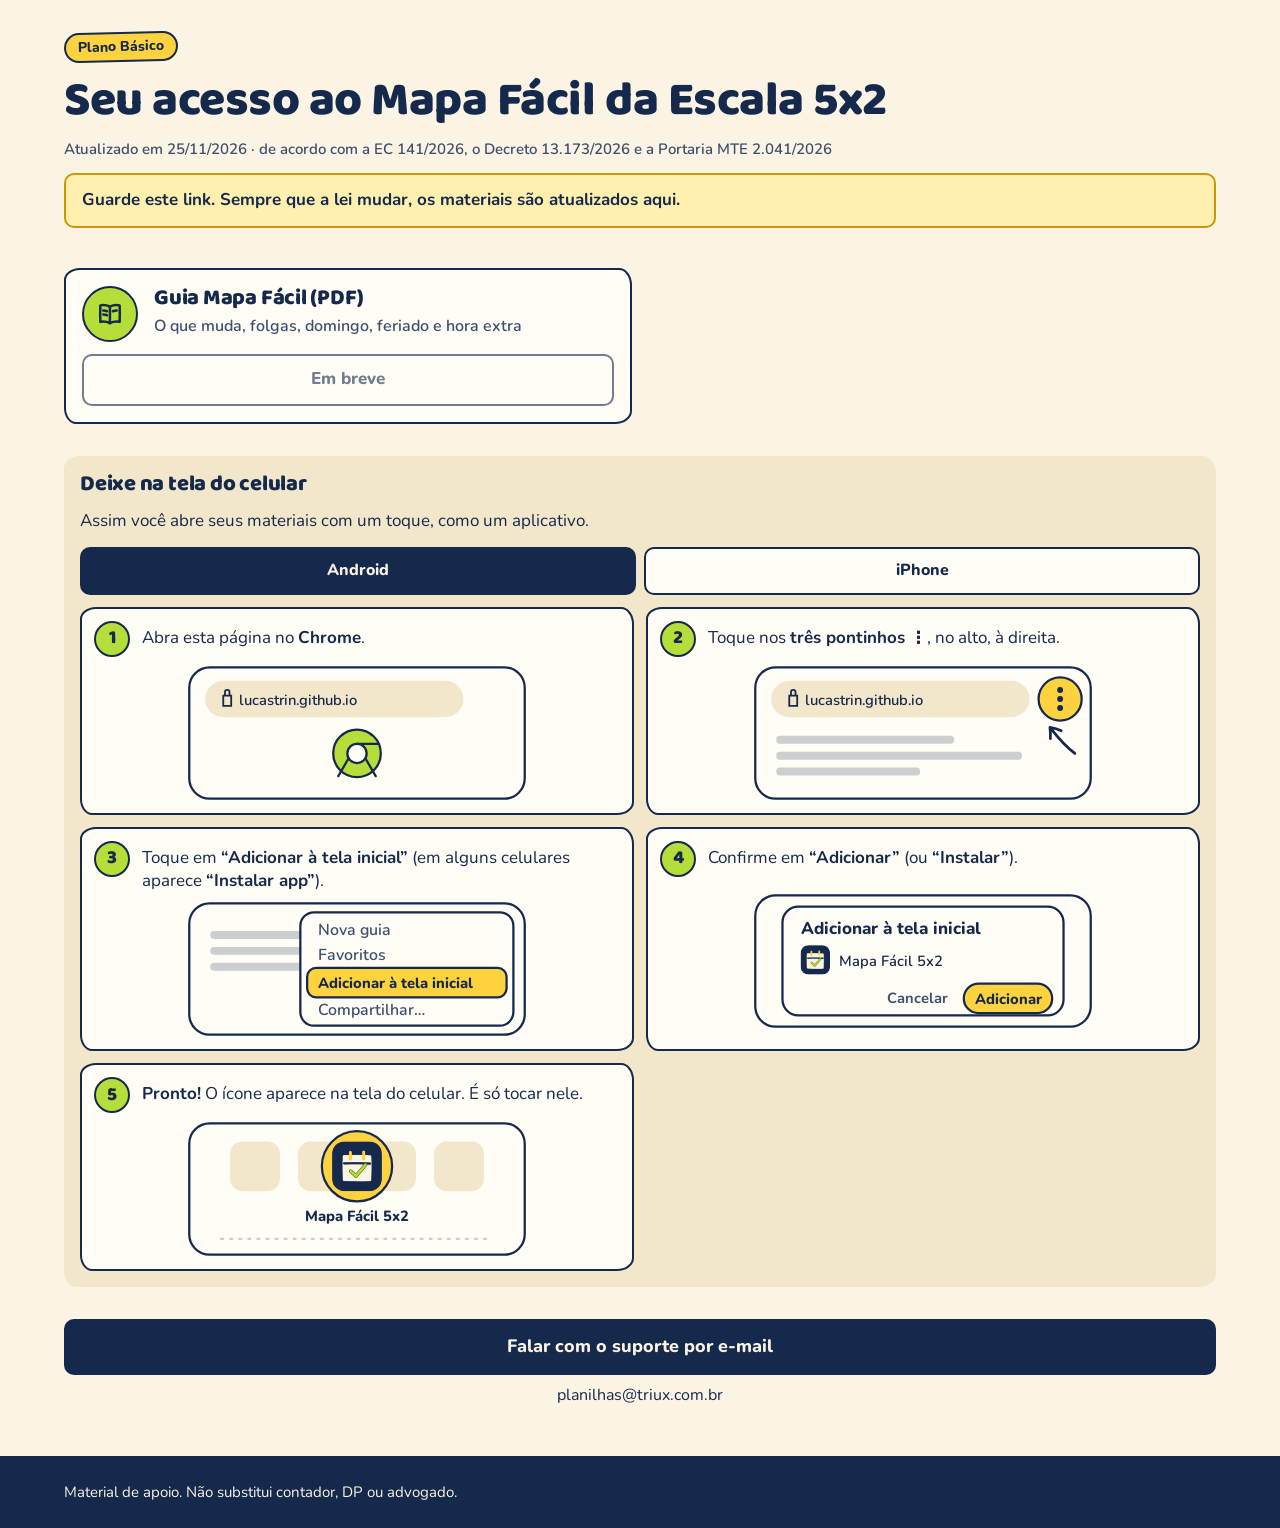
==== commit 7f9a08ba: "Acesso: passos ilustrados para deixar na tela do celular (Android e iPhone) Co-Authored-By: Claude O" ====
--- a/acesso-b7q4m/index.html
+++ b/acesso-b7q4m/index.html
@@ -74,6 +74,7 @@
 
 <noscript><p class="wrap">Esta página precisa de JavaScript ligado no navegador.</p></noscript>
 <script src="../acesso.js"></script>
+<script src="../acesso-passos.js"></script>
 <script src="../acesso-pagina.js"></script>
 </body>
 </html>
--- a/acesso.css
+++ b/acesso.css
@@ -29,9 +29,15 @@
 .so-abas { display: grid; grid-template-columns: 1fr 1fr; gap: var(--s-2); }
 .so-abas [role="tab"] { min-height: 48px; font-weight: 800; font-size: 16px; cursor: pointer; background: var(--papel); border: 2px solid var(--marinho); border-radius: var(--r-sm); }
 .so-abas [role="tab"][aria-selected="true"] { background: var(--marinho); color: var(--creme); }
-.so-passos { list-style: decimal; padding-left: 22px; display: grid; gap: var(--s-2); font-size: 17px; }
+.so-passos { list-style: decimal; padding-left: 22px; display: grid; gap: var(--s-3); font-size: 17px; }
+.so-passos:has(.passo) { list-style: none; padding-left: 0; }
+.passo { display: grid; grid-template-columns: 36px 1fr; gap: var(--s-2) var(--s-3); align-items: start; background: var(--papel); border: 2px solid var(--marinho); border-radius: var(--r-mao); padding: var(--s-3); }
+.passo__num { display: grid; place-items: center; width: 36px; height: 36px; border-radius: 50%; background: var(--limao); border: 2px solid var(--marinho); font-family: var(--titulo); font-weight: 800; font-size: 19px; line-height: 1; }
+.passo__texto { font-size: 17px; line-height: 1.4; padding-top: 5px; }
+.passo__desenho { grid-column: 1 / -1; display: block; width: 100%; max-width: 340px; height: auto; justify-self: center; }
+@media (min-width: 760px) { .so-passos:has(.passo) { grid-template-columns: repeat(2, minmax(0, 1fr)); } }
 .btn--largo { width: 100%; min-height: 56px; font-size: 18px; }
-.btn[hidden], .tela-inicial[hidden] { display: none; }
+.btn[hidden], .tela-inicial[hidden], .so-passos[hidden] { display: none; }
 .instalado { font-weight: 800; color: var(--marinho); }
 .so-ou { font-size: 16px; margin-bottom: 0; }
 .suporte__email { margin: 8px 0 0; text-align: center; font-size: 16px; overflow-wrap: anywhere; }
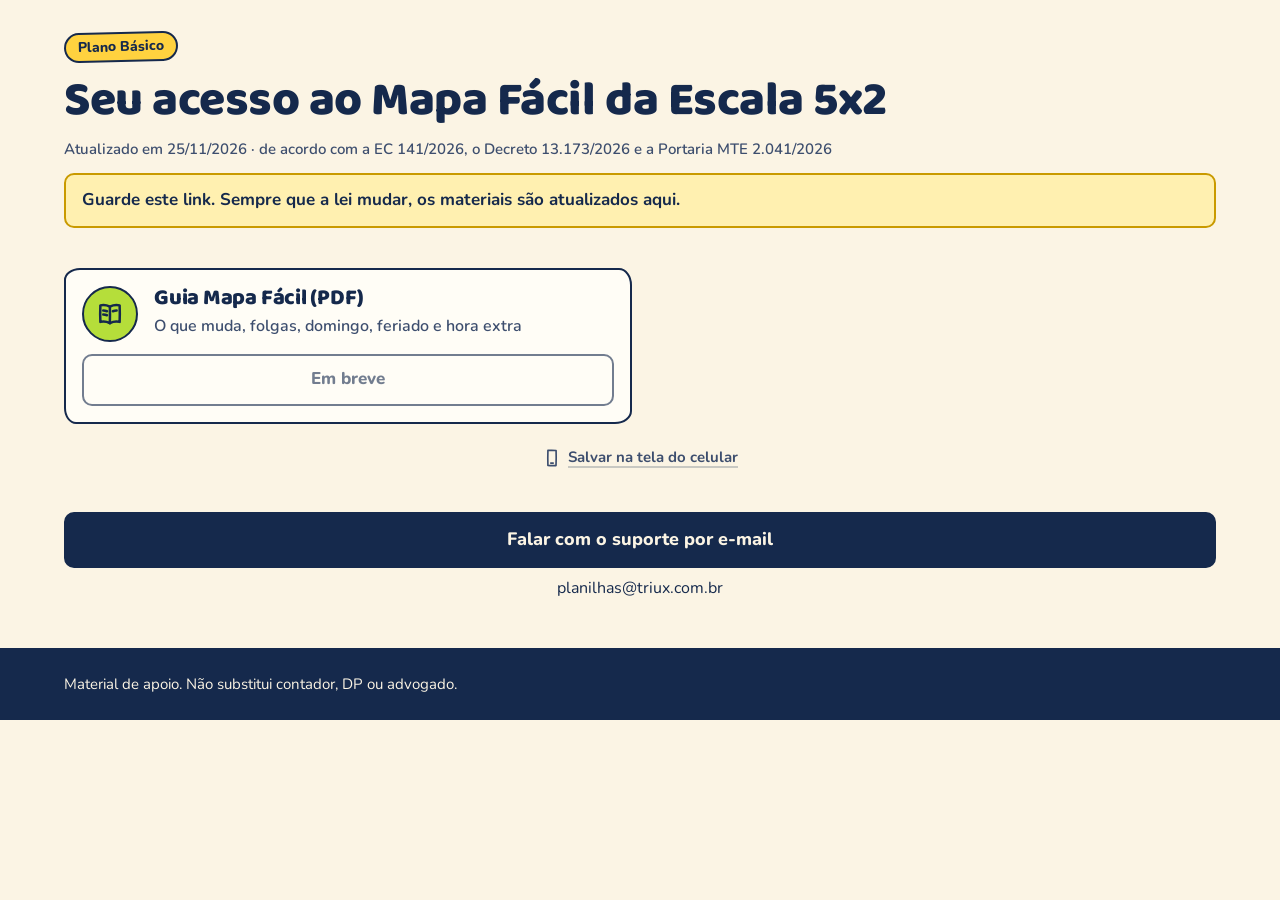
==== commit d5eed954: "Acesso: linha "Salvar na tela do celular" com painel e carrossel; calculadora na Vercel - Troca o bl" ====
--- a/acesso-b7q4m/index.html
+++ b/acesso-b7q4m/index.html
@@ -41,32 +41,39 @@
 </header>
 
 <main class="wrap acesso" id="conteudo">
-  <ul class="itens" id="itens" aria-label="Seus materiais"></ul>
-
-  <section class="tela-inicial" aria-labelledby="tela-titulo">
-    <h2 id="tela-titulo">Deixe na tela do celular</h2>
-    <p>Assim você abre seus materiais com um toque, como um aplicativo.</p>
-    <button type="button" class="btn btn--pri btn--largo" id="instalar" hidden>Adicionar à tela inicial</button>
+  <div class="materiais">
+    <ul class="itens" id="itens" aria-label="Seus materiais"></ul>
+    <p class="salvar" id="salvar" hidden>
+      <button type="button" class="salvar__btn" id="salvar-btn" aria-haspopup="dialog">
+        <svg class="ic" aria-hidden="true"><use href="#i-celular"/></svg>Salvar na tela do celular
+      </button>
+    </p>
     <p class="instalado" id="instalado" role="status" hidden>Pronto! O ícone do Mapa Fácil já está na tela do seu celular.</p>
-    <p class="so-ou" id="so-ou" hidden>Se o botão não funcionar, faça assim:</p>
-    <div class="so-abas" role="tablist" aria-label="Seu celular">
-      <button type="button" role="tab" id="aba-android" aria-controls="passos-android" data-so="android">Android</button>
-      <button type="button" role="tab" id="aba-iphone" aria-controls="passos-iphone" data-so="iphone">iPhone</button>
-    </div>
-    <ol class="so-passos" id="passos-android" role="tabpanel" aria-labelledby="aba-android">
-      <li>Abra esta página no Chrome.</li>
-      <li>Toque em <strong>⋮</strong> (os três pontinhos, no alto).</li>
-      <li>Toque em <strong>“Adicionar à tela inicial”</strong>.</li>
-    </ol>
-    <ol class="so-passos" id="passos-iphone" role="tabpanel" aria-labelledby="aba-iphone" hidden>
-      <li>Abra esta página no Safari.</li>
-      <li>Toque em <strong>Compartilhar</strong> (o quadrado com a seta para cima).</li>
-      <li>Toque em <strong>“Adicionar à Tela de Início”</strong>.</li>
-    </ol>
-  </section>
+  </div>
 
   <div id="suporte"></div>
 </main>
+
+<!-- Painel "Salvar na tela do celular" (abre de baixo para cima) -->
+<div class="folha" id="folha" hidden>
+  <div class="folha__fundo" data-fechar></div>
+  <section class="folha__painel" id="folha-painel" role="dialog" aria-modal="true" aria-labelledby="folha-titulo" tabindex="-1">
+    <div class="folha__alca" aria-hidden="true"></div>
+    <h2 class="folha__titulo" id="folha-titulo">Salvar na tela do celular</h2>
+    <p class="folha__sub" id="folha-sub"></p>
+    <div class="carrossel" aria-roledescription="carrossel" aria-label="Passos">
+      <ol class="carrossel__trilho" id="trilho"></ol>
+    </div>
+    <div class="carrossel__nav">
+      <button type="button" class="carrossel__seta" id="anterior" aria-label="Passo anterior"><svg viewBox="0 0 24 24" aria-hidden="true"><path d="M15 5.2c-2.3 2.2-4.5 4.5-6.7 6.8 2.2 2.3 4.4 4.6 6.6 6.8"/></svg></button>
+      <div class="bolinhas" id="bolinhas" aria-hidden="true"></div>
+      <button type="button" class="carrossel__seta" id="proximo" aria-label="Próximo passo"><svg viewBox="0 0 24 24" aria-hidden="true"><path d="M9 5.2c2.3 2.2 4.5 4.5 6.7 6.8-2.2 2.3-4.4 4.6-6.6 6.8"/></svg></button>
+    </div>
+    <p class="folha__passo" id="folha-passo" aria-live="polite"></p>
+    <button type="button" class="folha__trocar" id="trocar-so"></button>
+    <button type="button" class="btn btn--pri btn--largo" id="entendi">Entendi</button>
+  </section>
+</div>
 
 <footer class="rodape rodape--acesso">
   <div class="wrap"><p>Material de apoio. Não substitui contador, DP ou advogado.</p></div>
--- a/acesso.css
+++ b/acesso.css
@@ -24,21 +24,63 @@
 .item--discreto .item__ic { background: var(--creme-2); border-color: var(--linha); }
 .item--discreto p { color: var(--marinho-2); font-weight: 700; }
 
-.tela-inicial { display: grid; gap: var(--s-3); background: var(--creme-2); border-radius: var(--r-mao); padding: var(--s-4); }
-.tela-inicial h2 { font-size: 22px; font-weight: 800; }
-.so-abas { display: grid; grid-template-columns: 1fr 1fr; gap: var(--s-2); }
-.so-abas [role="tab"] { min-height: 48px; font-weight: 800; font-size: 16px; cursor: pointer; background: var(--papel); border: 2px solid var(--marinho); border-radius: var(--r-sm); }
-.so-abas [role="tab"][aria-selected="true"] { background: var(--marinho); color: var(--creme); }
-.so-passos { list-style: decimal; padding-left: 22px; display: grid; gap: var(--s-3); font-size: 17px; }
-.so-passos:has(.passo) { list-style: none; padding-left: 0; }
-.passo { display: grid; grid-template-columns: 36px 1fr; gap: var(--s-2) var(--s-3); align-items: start; background: var(--papel); border: 2px solid var(--marinho); border-radius: var(--r-mao); padding: var(--s-3); }
-.passo__num { display: grid; place-items: center; width: 36px; height: 36px; border-radius: 50%; background: var(--limao); border: 2px solid var(--marinho); font-family: var(--titulo); font-weight: 800; font-size: 19px; line-height: 1; }
-.passo__texto { font-size: 17px; line-height: 1.4; padding-top: 5px; }
-.passo__desenho { grid-column: 1 / -1; display: block; width: 100%; max-width: 340px; height: auto; justify-self: center; }
-@media (min-width: 760px) { .so-passos:has(.passo) { grid-template-columns: repeat(2, minmax(0, 1fr)); } }
 .btn--largo { width: 100%; min-height: 56px; font-size: 18px; }
-.btn[hidden], .tela-inicial[hidden], .so-passos[hidden] { display: none; }
-.instalado { font-weight: 800; color: var(--marinho); }
-.so-ou { font-size: 16px; margin-bottom: 0; }
 .suporte__email { margin: 8px 0 0; text-align: center; font-size: 16px; overflow-wrap: anywhere; }
 .rodape--acesso { padding: var(--s-5) 0; }
+
+/* Linha discreta "Salvar na tela do celular", logo abaixo dos cartões */
+.materiais { display: grid; gap: var(--s-3); }
+.salvar { margin: 0; text-align: center; }
+.salvar[hidden], .instalado[hidden] { display: none; }
+.salvar__btn {
+  display: inline-flex; align-items: center; gap: 6px; min-height: 44px; padding: 0 var(--s-3);
+  font: inherit; font-size: 15px; font-weight: 700; color: var(--marinho-2); background: none; border: 0; cursor: pointer;
+  text-decoration: underline; text-decoration-color: var(--linha); text-underline-offset: 4px; text-decoration-thickness: 2px;
+}
+.salvar__btn:hover { color: var(--marinho); text-decoration-color: var(--limao-escuro); }
+.salvar__btn .ic { width: 20px; height: 20px; }
+.instalado { margin: 0; text-align: center; font-size: 15px; font-weight: 800; color: var(--limao-escuro); }
+
+/* Painel de baixo para cima */
+html.sem-rolar, html.sem-rolar body { overflow: hidden; }
+.folha { position: fixed; inset: 0; z-index: 50; display: grid; align-items: end; justify-items: center; }
+.folha[hidden] { display: none; }
+.folha__fundo { position: absolute; inset: 0; background: rgba(13, 24, 46, .55); opacity: 0; transition: opacity .25s ease; }
+.folha__painel {
+  position: relative; width: 100%; max-width: 520px; max-height: 92dvh; overflow-y: auto; overscroll-behavior: contain;
+  display: grid; grid-template-columns: minmax(0, 1fr); gap: var(--s-3); padding: var(--s-2) var(--s-4) calc(var(--s-4) + env(safe-area-inset-bottom));
+  background: var(--creme); border: 2px solid var(--marinho); border-bottom: 0; border-radius: 22px 20px 0 0;
+  transform: translateY(100%); transition: transform .26s cubic-bezier(.2, .8, .2, 1); outline: none;
+}
+.folha--aberta .folha__fundo { opacity: 1; }
+.folha--aberta .folha__painel { transform: translateY(0); }
+.folha__alca { justify-self: center; width: 44px; height: 5px; border-radius: 3px; background: var(--linha); margin: 2px 0 var(--s-1); }
+.folha__titulo { font-size: 21px; font-weight: 800; text-align: center; }
+.folha__sub { margin: -8px 0 0; text-align: center; font-size: 15px; font-weight: 700; color: var(--marinho-2); }
+
+.carrossel { min-width: 0; margin: 0 calc(-1 * var(--s-4)); }
+.carrossel__trilho {
+  display: flex; overflow-x: auto; scroll-snap-type: x mandatory; scrollbar-width: none;
+  list-style: none; margin: 0; padding: 0; touch-action: pan-x pan-y;
+}
+.carrossel__trilho::-webkit-scrollbar { display: none; }
+.carrossel__item { flex: 0 0 100%; scroll-snap-align: center; scroll-snap-stop: always; display: grid; gap: var(--s-3); align-content: start; padding: 0 var(--s-4); }
+.passo__texto { display: grid; grid-template-columns: 34px 1fr; gap: var(--s-3); align-items: start; margin: 0; font-size: 17px; line-height: 1.4; min-height: 72px; }
+.passo__texto > span:last-child { padding-top: 4px; }
+.passo__num { display: grid; place-items: center; width: 34px; height: 34px; border-radius: 50%; background: var(--limao); border: 2px solid var(--marinho); font-family: var(--titulo); font-weight: 800; font-size: 18px; line-height: 1; }
+.passo__desenho { display: block; width: 100%; max-width: 360px; height: auto; justify-self: center; }
+
+.carrossel__nav { display: grid; grid-template-columns: 48px 1fr 48px; align-items: center; gap: var(--s-2); }
+.carrossel__seta { display: grid; place-items: center; width: 48px; height: 48px; border-radius: 50%; background: var(--papel); border: 2px solid var(--marinho); cursor: pointer; color: var(--marinho); }
+.carrossel__seta svg { width: 24px; height: 24px; fill: none; stroke: currentColor; stroke-width: 2.6; stroke-linecap: round; stroke-linejoin: round; }
+.carrossel__seta:disabled { opacity: .3; cursor: default; }
+.bolinhas { display: flex; justify-content: center; gap: 8px; }
+.bolinha { width: 9px; height: 9px; border-radius: 50%; background: var(--linha); transition: width .2s, background-color .2s; }
+.bolinha--ativa { width: 24px; border-radius: 5px; background: var(--marinho); }
+.folha__passo { position: absolute; width: 1px; height: 1px; overflow: hidden; clip-path: inset(50%); white-space: nowrap; }
+.folha__trocar { justify-self: center; min-height: 40px; padding: 0 var(--s-2); font: inherit; font-size: 14px; font-weight: 600; color: var(--marinho-2); background: none; border: 0; cursor: pointer; }
+.folha__trocar span { font-weight: 800; text-decoration: underline; text-underline-offset: 3px; }
+
+@media (prefers-reduced-motion: reduce) {
+  .folha__fundo, .folha__painel, .bolinha { transition: none; }
+}
